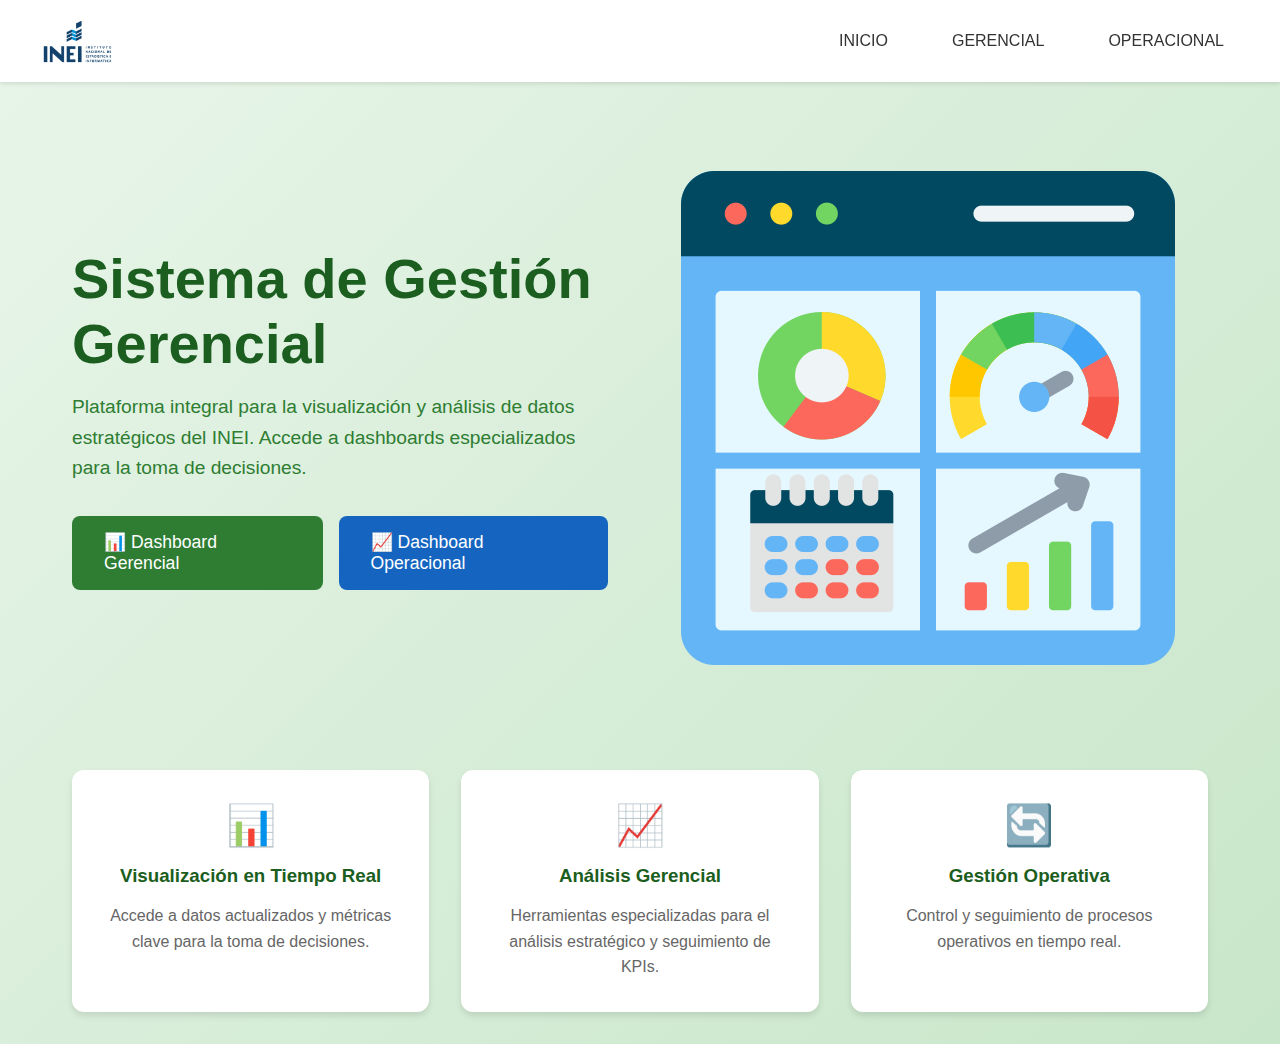
==== index.html @ 543d5de3 "Update index.html" ====
]<!DOCTYPE html>
<html lang="es">
<head>
    <meta charset="UTF-8">
    <meta name="viewport" content="width=device-width, initial-scale=1.0">
    <title>Sistema de Gestión INEI</title>
    <link rel="stylesheet" href="styles.css">
</head>
<body>
    <header class="header">
        <div class="header-content">
            <img src="logo-inei.png" alt="INEI Logo" class="logo" onclick="goToMain()">
            <nav class="nav-menu">
                <div class="nav-item">
                    <a href="javascript:void(0)" onclick="goToMain()" class="nav-link">INICIO</a>
                </div>
                <div class="nav-item">
                    <a href="javascript:void(0)" class="nav-link">GERENCIAL</a>
                    <div class="dropdown-menu">
                        <a href="javascript:void(0)" onclick="loadDashboard('gerencial', 'poi')" class="dropdown-item">POI</a>
                        <a href="javascript:void(0)" onclick="loadDashboard('gerencial', 'permanencia')" class="dropdown-item">Permanencia</a>
                        <a href="javascript:void(0)" onclick="loadDashboard('gerencial', 'metodologiaabc')" class="dropdown-item">Metodología ABC</a>
                        <a href="javascript:void(0)" onclick="loadDashboard('gerencial', 'acuerdos')" class="dropdown-item">Actas</a>
                        <a href="javascript:void(0)" onclick="loadDashboard('gerencial', 'coordinador')" class="dropdown-item">Evaluación de Coordinadores</a>
                        <a href="javascript:void(0)" onclick="loadDashboard('gerencial', 'scrum')" class="dropdown-item">Evaluación de Scrum Masters</a>
                        <a href="javascript:void(0)" onclick="loadDashboard('gerencial', 'logros')" class="dropdown-item">Logros del Mes</a>
                    </div>
                </div>
                <div class="nav-item">
                    <a href="javascript:void(0)" class="nav-link">OPERACIONAL</a>
                    <div class="dropdown-menu">
                        <a href="javascript:void(0)" onclick="loadDashboard('operacional', 'pagos')" class="dropdown-item">Seguimiento de Pagos</a>
                        <a href="javascript:void(0)" onclick="loadDashboard('operacional', 'presupuesto')" class="dropdown-item">Presupuesto</a>
                        <a href="javascript:void(0)" onclick="loadDashboard('operacional', 'adquisiciones')" class="dropdown-item">Adquisiciones</a>
                        <a href="javascript:void(0)" onclick="loadDashboard('operacional', 'documentacion')" class="dropdown-item">Monitoreo Documentación</a>
                        <a href="javascript:void(0)" onclick="loadDashboard('operacional', 'evidencia')" class="dropdown-item">Nivel de Calidad de la Evidencia</a>
                    </div>
                </div>
            </nav>
        </div>
    </header>

    <main id="mainContent">
        <!-- Contenido inicial (landing) -->
        <div id="landingContent" class="home-content">
            <section class="hero-section">
                <div class="hero-text">
                    <h1>Sistema de Gestión Gerencial</h1>
                    <p>Plataforma integral para la visualización y análisis de datos estratégicos del INEI. Accede a dashboards especializados para la toma de decisiones.</p>
                    <div class="dashboard-buttons">
                        <a href="javascript:void(0)" onclick="loadDashboard('gerencial', 'poi')" class="dashboard-btn btn-gerencial">
                            📊 Dashboard Gerencial
                        </a>
                        <a href="javascript:void(0)" onclick="loadDashboard('operacional', 'pagos')" class="dashboard-btn btn-operacional">
                            📈 Dashboard Operacional
                        </a>
                    </div>
                </div>
                <div class="hero-image">
                    <img src="dashboardicon.png" alt="Dashboard Illustration">
                </div>
            </section>

            <div class="features">
                <div class="feature-card">
                    <div class="feature-icon">📊</div>
                    <h3>Visualización en Tiempo Real</h3>
                    <p>Accede a datos actualizados y métricas clave para la toma de decisiones.</p>
                </div>
                <div class="feature-card">
                    <div class="feature-icon">📈</div>
                    <h3>Análisis Gerencial</h3>
                    <p>Herramientas especializadas para el análisis estratégico y seguimiento de KPIs.</p>
                </div>
                <div class="feature-card">
                    <div class="feature-icon">🔄</div>
                    <h3>Gestión Operativa</h3>
                    <p>Control y seguimiento de procesos operativos en tiempo real.</p>
                </div>
            </div>
        </div>

        <!-- Contenedor para los dashboards -->
        <div id="dashboardContainer" class="dashboard-container hide">
            <iframe id="dashboardFrame" class="dashboard-frame"></iframe>
        </div>
    </main>

    <script src="script.js"></script>
</body>
</html>
---- styles.css ----
* {
    margin: 0;
    padding: 0;
    box-sizing: border-box;
    font-family: Arial, sans-serif;
}

body {
    background-color: #f0f2f5;
}

.header {
    background-color: white;
    padding: 1rem;
    box-shadow: 0 2px 4px rgba(0,0,0,0.1);
    position: fixed;
    width: 100%;
    top: 0;
    z-index: 1000;
}

.header-content {
    max-width: 1200px;
    margin: 0 auto;
    display: flex;
    justify-content: space-between;
    align-items: center;
}

.logo {
    height: 50px;
    width: auto;
}

.nav-menu {
    display: flex;
    gap: 2rem;
}

.nav-item {
    position: relative;
}

.nav-link {
    text-decoration: none;
    color: #333;
    font-weight: 500;
    padding: 0.5rem 1rem;
    border-radius: 4px;
    transition: all 0.3s ease;
}

.nav-link:hover {
    background-color: #e8f5e9;
    color: #2e7d32;
}

.dropdown-menu {
    position: absolute;
    top: 100%;
    left: 0;
    background: white;
    min-width: 220px;
    box-shadow: 0 4px 6px rgba(0,0,0,0.1);
    border-radius: 8px;
    opacity: 0;
    visibility: hidden;
    transform: translateY(10px);
    transition: all 0.3s ease;
    padding: 0.5rem 0;
}

.nav-item:hover .dropdown-menu {
    opacity: 1;
    visibility: visible;
    transform: translateY(0);
}

.dropdown-item {
    display: block;
    padding: 0.75rem 1rem;
    color: #333;
    text-decoration: none;
    transition: all 0.3s ease;
}

.dropdown-item:hover {
    background-color: #e8f5e9;
    color: #2e7d32;
}

.home-content {
    padding-top: 80px;
    min-height: 100vh;
    background: linear-gradient(135deg, #e8f5e9 0%, #c8e6c9 100%);
}

.hero-section {
    max-width: 1200px;
    margin: 0 auto;
    padding: 4rem 2rem;
    display: grid;
    grid-template-columns: 1fr 1fr;
    gap: 4rem;
    align-items: center;
}

.hero-text h1 {
    font-size: 3.5rem;
    margin-bottom: 1rem;
    color: #1b5e20;
}

.hero-text p {
    font-size: 1.2rem;
    margin-bottom: 2rem;
    color: #2e7d32;
    line-height: 1.6;
}

.dashboard-buttons {
    display: flex;
    gap: 1rem;
}

.dashboard-btn {
    padding: 1rem 2rem;
    border: none;
    border-radius: 8px;
    font-size: 1.1rem;
    cursor: pointer;
    transition: all 0.3s ease;
    text-decoration: none;
    display: inline-flex;
    align-items: center;
    gap: 0.5rem;
}

.btn-gerencial {
    background-color: #2e7d32;
    color: white;
}

.btn-gerencial:hover {
    background-color: #1b5e20;
}

.btn-operacional {
    background-color: #1565c0;
    color: white;
}

.btn-operacional:hover {
    background-color: #0d47a1;
}

.features {
    max-width: 1200px;
    margin: 0 auto;
    padding: 2rem;
    display: grid;
    grid-template-columns: repeat(3, 1fr);
    gap: 2rem;
}

.feature-card {
    background: white;
    padding: 2rem;
    border-radius: 12px;
    box-shadow: 0 4px 6px rgba(0,0,0,0.1);
    text-align: center;
    transition: transform 0.3s ease;
}

.feature-card:hover {
    transform: translateY(-5px);
}

.feature-icon {
    font-size: 2.5rem;
    margin-bottom: 1rem;
}

.feature-card h3 {
    color: #1b5e20;
    margin-bottom: 1rem;
}

.feature-card p {
    color: #666;
    line-height: 1.6;
}

.dashboard-container {
    position: fixed;
    top: 80px;
    left: 0;
    right: 0;
    bottom: 0;
    background: white;
    z-index: 900;
}

.dashboard-frame {
    width: 100%;
    height: 100%;
    border: none;
}

.hide {
    display: none;
}

/* Responsive Design */
@media (max-width: 1024px) {
    .hero-section {
        grid-template-columns: 1fr;
        text-align: center;
    }

    .features {
        grid-template-columns: repeat(2, 1fr);
    }
}

@media (max-width: 768px) {
    .features {
        grid-template-columns: 1fr;
    }

    .nav-menu {
        display: none;
    }
}
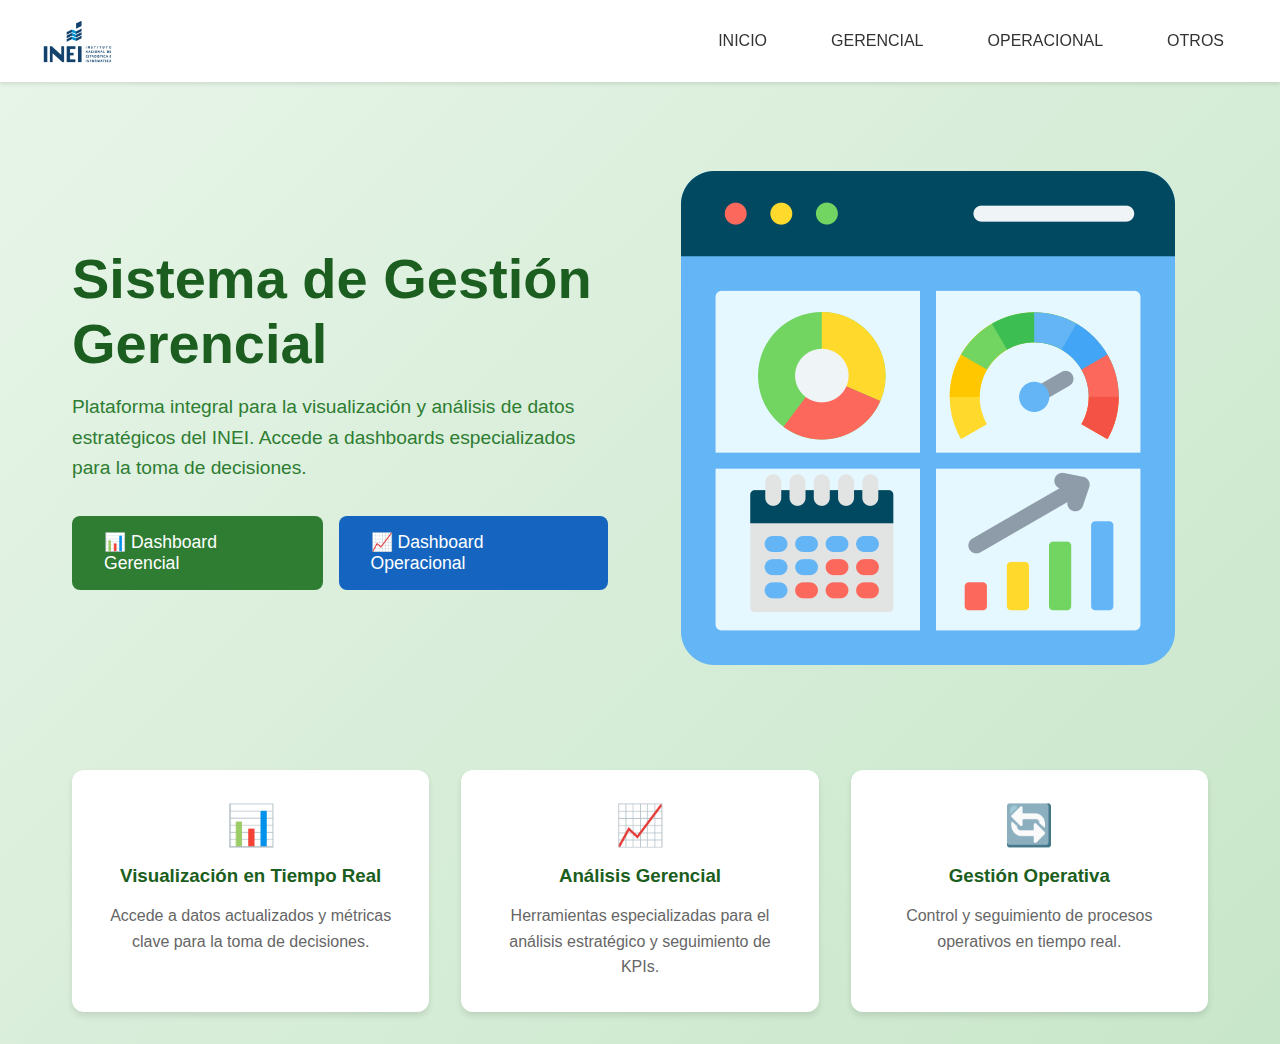
==== commit c0d08485: "EDADES" ====
--- a/index.html
+++ b/index.html
@@ -9,7 +9,7 @@
 <body>
     <header class="header">
         <div class="header-content">
-            <img src="logo-inei.png" alt="INEI Logo" class="logo" onclick="goToMain()">
+            <img src="assets/logo-inei.png" alt="INEI Logo" class="logo" onclick="goToMain()">
             <nav class="nav-menu">
                 <div class="nav-item">
                     <a href="javascript:void(0)" onclick="goToMain()" class="nav-link">INICIO</a>
@@ -19,7 +19,7 @@
                     <div class="dropdown-menu">
                         <a href="javascript:void(0)" onclick="loadDashboard('gerencial', 'poi')" class="dropdown-item">POI</a>
                         <a href="javascript:void(0)" onclick="loadDashboard('gerencial', 'permanencia')" class="dropdown-item">Permanencia</a>
-                        <a href="javascript:void(0)" onclick="loadDashboard('gerencial', 'metodologiaabc')" class="dropdown-item">Metodología ABC</a>
+                        <a href="javascript:void(0)" onclick="loadDashboard('gerencial', 'metodologiaabc')" class="dropdown-item">ABC</a>
                         <a href="javascript:void(0)" onclick="loadDashboard('gerencial', 'acuerdos')" class="dropdown-item">Actas</a>
                         <a href="javascript:void(0)" onclick="loadDashboard('gerencial', 'coordinador')" class="dropdown-item">Evaluación de Coordinadores</a>
                         <a href="javascript:void(0)" onclick="loadDashboard('gerencial', 'scrum')" class="dropdown-item">Evaluación de Scrum Masters</a>
@@ -34,6 +34,12 @@
                         <a href="javascript:void(0)" onclick="loadDashboard('operacional', 'adquisiciones')" class="dropdown-item">Adquisiciones</a>
                         <a href="javascript:void(0)" onclick="loadDashboard('operacional', 'documentacion')" class="dropdown-item">Monitoreo Documentación</a>
                         <a href="javascript:void(0)" onclick="loadDashboard('operacional', 'evidencia')" class="dropdown-item">Nivel de Calidad de la Evidencia</a>
+                    </div>
+                </div>
+                <div class="nav-item">
+                    <a href="javascript:void(0)" class="nav-link">OTROS</a>
+                    <div class="dropdown-menu">
+                        <a href="javascript:void(0)" onclick="loadDashboard('otros', 'edades')" class="dropdown-item">EDADES</a>
                     </div>
                 </div>
             </nav>
@@ -57,7 +63,7 @@
                     </div>
                 </div>
                 <div class="hero-image">
-                    <img src="dashboardicon.png" alt="Dashboard Illustration">
+                    <img src="assets/dashboardicon.png" alt="Dashboard Illustration">
                 </div>
             </section>
 
